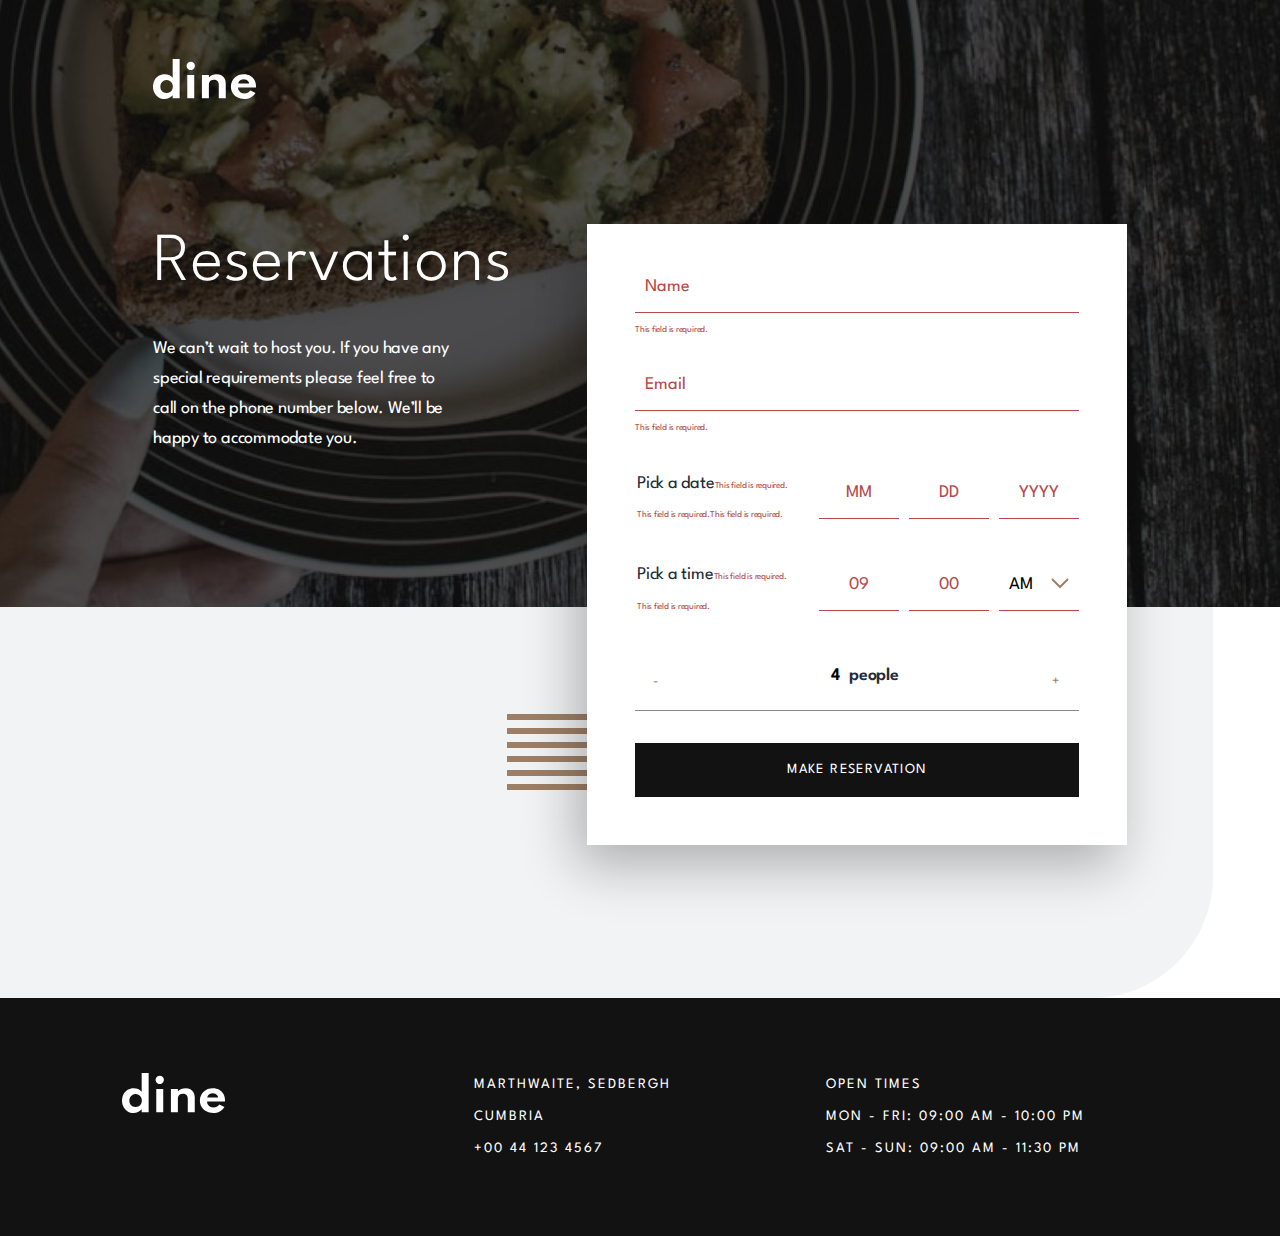
==== booking.html @ 2e7056f3 "some error messages working" ====
<!DOCTYPE html>
  <html lang="en">

    <head>
      <meta charset="UTF-8" />
      <meta name="viewport" content="width=device-width, initial-scale=1.0" />
      <link rel="preconnect" href="https://fonts.gstatic.com">
      <link href="https://fonts.googleapis.com/css2?family=Spartan:wght@300;400;600;700&display=swap" rel="stylesheet">
      <link rel="stylesheet" href="styles/base.css">
      <link rel="icon" type="image/png" sizes="32x32" href="./assets/favicon-32x32.png" />
      <script src="javascript/form.js"></script>
      <title>Frontend Mentor | Dine Website Challenge</title>
    </head>
    <body class="booking">
      <div class="container">
        <div class="header bg-dark flow-content-large">
          <div class="logo"><img src="images/logo.svg" alt="dine logo"></div>
          <div class="header__intro flow-content-large">
            <h1>Reservations</h1>
            <p>We can’t wait to host you. If you have any special requirements please feel free to
    call on the phone number below. We’ll be happy to accommodate you.</p>
            <a href="#booking" class="btn btn--clear">Reserve Place</a>
          </div>
        </div>

    <section class="reservation">
      <form id="booking" class="reservation__form brown-lines flow-content-large" action="book" method="post">

        <input type="text" name="name" id="name" placeholder="Name">
        <input type="email" name="email" id="email" placeholder="Email">

        <div class="inline-input">
          <legend>Pick a date</legend>
          <input type="text" name="month" id="month" placeholder="MM">
          <input type="text" name="day" id="day" placeholder="DD">
          <input type="text" name="year" id="year" placeholder="YYYY">
        </div>

        <div class="inline-input">
          <legend>Pick a time</legend>
          <input type="text" name="hour" id="hour" placeholder="09">
          <input type="text" name="minute" id="day" placeholder="00">

          <div class="ampm">
            <input type="text" name="ampm" id="ampm_input" value="AM" readonly>
            <img class="ampm__arrow" src="images/icons/icon-arrow.svg" alt="down arrow">
            <ul class="ampm__list box-shadow">
              <li class="selected">AM</li>
              <li>PM</li>
            </ul>
          </div>
        </div>

        <div class="inline-input counter">
          <button id="dec" class="btn btn--icon">-</button>
          <div class="people-input bold"><input type="text" name="people" id="people" value="4">people</div>
          <button id="inc" class="btn btn--icon">+</button>
        </div>
        <button type="submit" class="btn">Make Reservation</button>
      </form>
    </section>

      <footer class="footer bg-dark">
        <div class="logo"><img src="images/logo.svg" alt="dine logo"></div>
        <div class="contact flow-content-xsmall">
          <p>Marthwaite, Sedbergh</p>
          <p>Cumbria</p>
          <p>+00 44 123 4567</p>
        </div>
        <div class="times flow-content-xsmall">
          <p> Open Times</p>
          <p>Mon - Fri: 09:00 AM - 10:00 PM</p>
          <p>Sat - Sun: 09:00 AM - 11:30 PM</p>
        </div>
      </footer>



    </div>
  </body>
</html>
---- styles/base.css ----
/*
0 - 600px:      Phone is where normal styles apply
600 - 1200px:   Tablet
1200 > :    Desktop

$breakpoint argument choices:
- tab-land
- big-desktop

1em = 16px

*/
:root {
  --clr-primary-100: hsl(27, 22%, 51%);
  --primary-hue-100: 27;
  --clr-primary-200: hsl(0, 0, 7%);
  --primary-hue-200: 0;
  --clr-secondary-100: hsla(217, 14%, 42%);
  --secondary-hue-300: 217;
  --clr-secondary-200: hsl(218, 21%, 18%);
  --secondary-hue-200: 218;
  --clr-marker-secondary-300: hsl(234, 30%, 13%);
  --secondary-hue-100: 234;
  --clr-accent-100: hsl(0, 43%, 50%);
  --clr-accent-100-op50: hsla(0, 43%, 50%, 0.5);
  --clr-neutral-100: hsl(0, 100%, 100%);
  --clr-primary-200-op50: hsla(calc(var(--clr-primary-200-h) * 1), calc(var(--clr-primary-200-s) * 1), calc(var(--clr-primary-200-l) * 1), 0.5);
  --clr-secondary-100-op7: hsla(calc(var(--clr-secondary-100-h) * 1), calc(var(--clr-secondary-100-s) * 1), calc(var(--clr-secondary-100-l) * 1), 0.07);
  --clr-neutral-100: hsl(0, 100%, 100%);
  --clr-neutral-100-h: 0;
  --clr-neutral-100-s: 100%;
  --clr-neutral-100-l: 100%;
  --clr-neutral-100-l10: hsl(0, 100%, 110%);
  --clr-neutral-100-s10: hsl(0, 110%, 100%);
  --clr-neutral-100-l20: hsl(0, 100%, 120%);
  --clr-neutral-100-s20: hsl(0, 120%, 100%);
  --clr-neutral-100-l30: hsl(0, 100%, 130%);
  --clr-neutral-100-s30: hsl(0, 130%, 100%);
  --clr-neutral-100-l40: hsl(0, 100%, 140%);
  --clr-neutral-100-s40: hsl(0, 140%, 100%);
  --clr-neutral-100-l50: hsl(0, 100%, 150%);
  --clr-neutral-100-s50: hsl(0, 150%, 100%);
  --clr-primary-100: hsl(var(--primary-hue-100), 22%, 51%);
  --clr-primary-100-h: var(--primary-hue-100);
  --clr-primary-100-s: 22%;
  --clr-primary-100-l: 51%;
  --clr-primary-100-l10: hsl(var(--primary-hue-100), 22%, 56.1%);
  --clr-primary-100-s10: hsl(var(--primary-hue-100), 24.2%, 51%);
  --clr-primary-100-l20: hsl(var(--primary-hue-100), 22%, 61.2%);
  --clr-primary-100-s20: hsl(var(--primary-hue-100), 26.4%, 51%);
  --clr-primary-100-l30: hsl(var(--primary-hue-100), 22%, 66.3%);
  --clr-primary-100-s30: hsl(var(--primary-hue-100), 28.6%, 51%);
  --clr-primary-100-l40: hsl(var(--primary-hue-100), 22%, 71.4%);
  --clr-primary-100-s40: hsl(var(--primary-hue-100), 30.8%, 51%);
  --clr-primary-100-l50: hsl(var(--primary-hue-100), 22%, 76.5%);
  --clr-primary-100-s50: hsl(var(--primary-hue-100), 33%, 51%);
  --clr-primary-200: hsl(var(--primary-hue-200), 0%, 7%);
  --clr-primary-200-h: var(--primary-hue-200);
  --clr-primary-200-s: 0%;
  --clr-primary-200-l: 7%;
  --clr-primary-200-l10: hsl(var(--primary-hue-200), 0%, 7.7%);
  --clr-primary-200-s10: hsl(var(--primary-hue-200), 0%, 7%);
  --clr-primary-200-l20: hsl(var(--primary-hue-200), 0%, 8.4%);
  --clr-primary-200-s20: hsl(var(--primary-hue-200), 0%, 7%);
  --clr-primary-200-l30: hsl(var(--primary-hue-200), 0%, 9.1%);
  --clr-primary-200-s30: hsl(var(--primary-hue-200), 0%, 7%);
  --clr-primary-200-l40: hsl(var(--primary-hue-200), 0%, 9.8%);
  --clr-primary-200-s40: hsl(var(--primary-hue-200), 0%, 7%);
  --clr-primary-200-l50: hsl(var(--primary-hue-200), 0%, 10.5%);
  --clr-primary-200-s50: hsl(var(--primary-hue-200), 0%, 7%);
  --clr-secondary-100: hsl(var(--secondary-hue-100), 14%, 42%);
  --clr-secondary-100-h: var(--secondary-hue-100);
  --clr-secondary-100-s: 14%;
  --clr-secondary-100-l: 42%;
  --clr-secondary-100-l10: hsl(var(--secondary-hue-100), 14%, 46.2%);
  --clr-secondary-100-s10: hsl(var(--secondary-hue-100), 15.4%, 42%);
  --clr-secondary-100-l20: hsl(var(--secondary-hue-100), 14%, 50.4%);
  --clr-secondary-100-s20: hsl(var(--secondary-hue-100), 16.8%, 42%);
  --clr-secondary-100-l30: hsl(var(--secondary-hue-100), 14%, 54.6%);
  --clr-secondary-100-s30: hsl(var(--secondary-hue-100), 18.2%, 42%);
  --clr-secondary-100-l40: hsl(var(--secondary-hue-100), 14%, 58.8%);
  --clr-secondary-100-s40: hsl(var(--secondary-hue-100), 19.6%, 42%);
  --clr-secondary-100-l50: hsl(var(--secondary-hue-100), 14%, 63%);
  --clr-secondary-100-s50: hsl(var(--secondary-hue-100), 21%, 42%);
  --clr-secondary-200: hsl(var(--secondary-hue-200), 21%, 18%);
  --clr-secondary-200-h: var(--secondary-hue-200);
  --clr-secondary-200-s: 21%;
  --clr-secondary-200-l: 18%;
  --clr-secondary-200-l10: hsl(var(--secondary-hue-200), 21%, 19.8%);
  --clr-secondary-200-s10: hsl(var(--secondary-hue-200), 23.1%, 18%);
  --clr-secondary-200-l20: hsl(var(--secondary-hue-200), 21%, 21.6%);
  --clr-secondary-200-s20: hsl(var(--secondary-hue-200), 25.2%, 18%);
  --clr-secondary-200-l30: hsl(var(--secondary-hue-200), 21%, 23.4%);
  --clr-secondary-200-s30: hsl(var(--secondary-hue-200), 27.3%, 18%);
  --clr-secondary-200-l40: hsl(var(--secondary-hue-200), 21%, 25.2%);
  --clr-secondary-200-s40: hsl(var(--secondary-hue-200), 29.4%, 18%);
  --clr-secondary-200-l50: hsl(var(--secondary-hue-200), 21%, 27%);
  --clr-secondary-200-s50: hsl(var(--secondary-hue-200), 31.5%, 18%);
  --clr-secondary-300: hsl(var(--secondary-hue-300), 30%, 13%);
  --clr-secondary-300-h: var(--secondary-hue-300);
  --clr-secondary-300-s: 30%;
  --clr-secondary-300-l: 13%;
  --clr-secondary-300-l10: hsl(var(--secondary-hue-300), 30%, 14.3%);
  --clr-secondary-300-s10: hsl(var(--secondary-hue-300), 33%, 13%);
  --clr-secondary-300-l20: hsl(var(--secondary-hue-300), 30%, 15.6%);
  --clr-secondary-300-s20: hsl(var(--secondary-hue-300), 36%, 13%);
  --clr-secondary-300-l30: hsl(var(--secondary-hue-300), 30%, 16.9%);
  --clr-secondary-300-s30: hsl(var(--secondary-hue-300), 39%, 13%);
  --clr-secondary-300-l40: hsl(var(--secondary-hue-300), 30%, 18.2%);
  --clr-secondary-300-s40: hsl(var(--secondary-hue-300), 42%, 13%);
  --clr-secondary-300-l50: hsl(var(--secondary-hue-300), 30%, 19.5%);
  --clr-secondary-300-s50: hsl(var(--secondary-hue-300), 45%, 13%);
  --box-shadow-100: -1rem 2rem 5rem 0rem hsla(calc(var(--clr-primary-200-h) * 1), calc(var(--clr-primary-200-s) * 1), calc(var(--clr-primary-200-l) * 1), 0.3);
  --br: 3rem;
  --space-unit-rem: 1.6rem;
  --space-unit: 1em;
  --space-xxxxs: calc(0.125 * var(--space-unit));
  --space-xxxs: calc(0.25 * var(--space-unit));
  --space-xxs: calc(0.375 * var(--space-unit));
  --space-xs: calc(0.5 * var(--space-unit));
  --space-sm: calc(0.75 * var(--space-unit));
  --space-md: calc(1.25 * var(--space-unit));
  --space-lg: calc(2 * var(--space-unit));
  --space-xl: calc(3.25 * var(--space-unit));
  --space-xxl: calc(5.25 * var(--space-unit));
  --space-xxxl: calc(8.5 * var(--space-unit));
  --space-xxxxl: calc(13.75 * var(--space-unit));
  --space-huge: calc(200 * var(--space-unit));
  --padding-pages-horizontal: var(--space-md);
  --padding-pages-vertical: var(--space-xxl);
}
@media only screen and (min-width: 37.5em) {
  :root {
    --padding-pages-horizontal: var(--space-xxl);
  }
}
@media only screen and (min-width: 75em) {
  :root {
    --padding-pages-vertical: var(--space-xxxl);
    --padding-pages-horizontal: var(--space-xxxl);
  }
}

html {
  font-size: 62.5%;
}

:root {
  --fw-300: 300;
  --fw-400: 400;
  --fw-600: 600;
  --fw-700: 700;
  --ff-primary: "Spartan", sans-serif;
  --text-base-size: 1.5rem;
  --text-scale-ratio: 1.2;
  --text-unit: var(--text-base-size);
}
@media only screen and (min-width: 37.5em) {
  :root {
    --text-base-size: 1.8rem;
    --text-scale-ratio: 1.25;
  }
}

:root {
  --text-xxs: calc((var(--text-unit) / var(--text-scale-ratio)) / var(--text-scale-ratio) / var(--text-scale-ratio));
  --text-xs: calc(var(--text-xxs) * var(--text-scale-ratio));
  --text-sm: calc(var(--text-xs) * var(--text-scale-ratio));
  --text-md: calc(var(--text-sm) * var(--text-scale-ratio) * var(--text-scale-ratio));
  --text-lg: calc(var(--text-md) * var(--text-scale-ratio));
  --text-xl: calc(var(--text-lg) * var(--text-scale-ratio));
  --text-xxl: calc(var(--text-xl) * var(--text-scale-ratio));
  --text-xxxl: calc(var(--text-xxl) * var(--text-scale-ratio));
  --text-xxxxl: calc(var(--text-xxxl) * var(--text-scale-ratio));
}

h1, .h1 {
  font-size: var(--text-xxxl);
  font-weight: var(--fw-300);
  letter-spacing: 0.8px;
  line-height: 1.3;
}
@media only screen and (min-width: 37.5em) {
  h1, .h1 {
    font-size: var(--text-xxl);
    line-height: 1.125;
  }
}
@media only screen and (min-width: 75em) {
  h1, .h1 {
    font-size: var(--text-xxxxl);
  }
}

h2, .h2 {
  font-size: var(--text-xxl);
  font-weight: var(--fw-700);
  letter-spacing: 0.5px;
  line-height: 1.4;
}

h3, .h3 {
  font-size: calc(var(--text-base-size) + 1);
  font-weight: var(--fw-700);
  letter-spacing: 2;
  line-height: 1.56;
}
@media only screen and (min-width: 37.5em) {
  h3, .h3 {
    font-size: var(--text-base-size);
    font-weight: var(--fw-700);
    letter-spacing: 0.22px;
    line-height: 2;
  }
}

.flow-content > * + * {
  margin-top: var(--space-unit-rem);
}

.flow-content-xsmall > * + * {
  margin-top: calc(0.5 * var(--space-unit-rem));
}

.flow-content-small > * + * {
  margin-top: calc(0.75 * var(--space-unit-rem));
}

.flow-content-md > * + * {
  margin-top: calc(1.25 * var(--space-unit-rem));
}

.flow-content-large > * + * {
  margin-top: calc(2 * var(--space-unit-rem));
}

.flow-content-xlarge > * + * {
  margin-top: calc(3.25 * var(--space-unit-rem));
}

.split-auto {
  display: grid;
  row-gap: var(--row-gap, 2rem);
  column-gap: var(--column-gap, 2rem);
  grid-template-columns: repeat(auto-fit, minmax(var(--min), 1fr));
}

.split-adapt {
  display: grid;
  gap: var(--gap, 1rem);
  grid-auto-flow: column;
}

.split {
  display: grid;
  gap: var(--gap, 1rem);
  grid-auto-columns: 1fr;
  grid-auto-flow: row;
}

@media only screen and (min-width: 37.5em) {
  .split {
    grid-auto-flow: column;
    grid-auto-columns: auto;
  }
}
.space-bt {
  justify-content: space-between;
}

.justify-ic {
  justify-items: center;
}

.justify-cc {
  justify-content: center;
}

.align-ic {
  align-items: center;
}

.text-center {
  text-align: center;
}

.drop-shadow {
  filter: drop-shadow(var(--box-shadow-100));
}

.white-filter {
  filter: brightness(0) saturate(100%) invert(100%) sepia(0%) saturate(7483%) hue-rotate(25deg) brightness(99%) contrast(108%);
}

.pink-filter {
  filter: brightness(0.5) sepia(1) hue-rotate(-70deg) saturate(5);
}

.navy-filter {
  filter: brightness(0.2) sepia(1) hue-rotate(180deg) saturate(5);
}

.blue-filter {
  filter: brightness(0.5) sepia(1) hue-rotate(140deg) saturate(6);
}

.bg-dark {
  --bg: var(--clr-primary-200);
  --fg: var(--clr-neutral-100);
  --btn-bd: var(--clr-neutral-100);
  --btn-bg-hover: var(--clr-neutral-100);
  --btn-fg-hover: var(--clr-primary-200);
}

.inline-block {
  display: inline-block;
}

.box-shadow {
  box-shadow: var(--box-shadow-100);
}

.bold {
  font-weight: var(--fw-600);
}

*,
*::before,
*::after {
  box-sizing: border-box;
}

h1, .h1,
h2, .h2,
h3, .h3,
h4, .h4 {
  font-family: var(--ff-secondary);
}

body,
h1,
h2,
h3,
p,
dl,
dd,
figure {
  margin: 0;
}

ul[class],
ol[class] {
  list-style: none;
  padding: 0;
}

img {
  max-width: 100%;
  height: auto;
  display: block;
}

input,
label,
select,
button,
textarea {
  margin: 0;
  border: 0;
  padding: 0;
  display: inline-block;
  vertical-align: middle;
  white-space: normal;
  background: none;
  line-height: 1;
  font: inherit;
}

input:focus {
  outline: 0;
}

a {
  color: inherit;
  font-family: inherit;
  display: inline-block;
  text-decoration: none;
  text-transform: uppercase;
}

.container {
  max-width: 144rem;
  margin: 0 auto;
  display: grid;
  grid-template-columns: 1fr;
}

.container > * {
  background-color: var(--bg, var(--clr-neutral-100));
  color: var(--fg, var(--clr-secondary-200));
  font-family: var(--ff-primary);
  font-size: var(--text-unit);
  line-height: 1.87;
  letter-spacing: -0.19;
  padding: var(--padding-pages-vertical) var(--padding-pages-horizontal);
}
@media only screen and (min-width: 37.5em) {
  .container > * {
    line-height: 1.66;
    letter-spacing: -0.22px;
    padding: var(--padding-pages-vertical) var(--padding-pages-horizontal);
  }
}
@media only screen and (min-width: 75em) {
  .container > * {
    padding: var(--padding-pages-vertical) var(--padding-pages-horizontal);
  }
}

.btn {
  display: inline-block;
  padding: var(--space-unit) var(--space-xl);
  border: 1px solid var(--btn-bd, var(--clr-primary-200));
  background: var(--bg-btn, var(--clr-primary-200));
  color: var(--fg-btn, var(--clr-neutral-100));
  transition: all 0.4s ease-in-out;
  text-transform: uppercase;
  letter-spacing: 1.4px;
  font-size: 1.4rem;
}
.btn:hover {
  background: var(--btn-bg-hover, var(--clr-neutral-100));
  color: var(--btn-fg-hover, var(--clr-primary-200));
}

.btn--clear {
  --bg-btn: transparent;
}

.btn--brown {
  --fg-btn: var(--clr-primary-100);
}

.btn--no-border {
  border: none;
}

.btn--icon {
  padding: var(--space-md);
  --fg-btn: var(--clr-primary-100);
  --bg-btn: transparent;
  border: none;
}
.btn--icon:hover {
  background: none;
  color: hsla(calc(var(--clr-primary-100-h) * 1), calc(var(--clr-primary-100-s) * 1), calc(var(--clr-primary-100-l) * 1), 0.5);
}

*.brown-lines {
  position: relative;
}
*.brown-lines::after {
  position: absolute;
  content: "";
  width: 16rem;
  height: 8rem;
  background: url(../../images/patterns/pattern-lines.svg) no-repeat;
  top: var(--br-line-top, 0);
  left: var(--br-line-left, 0);
  display: var(--br-line-display, block);
  z-index: var(--br-line-z-index, 0);
}

.footer {
  font-size: var(--text-sm);
  letter-spacing: 2px;
  text-transform: uppercase;
  text-align: center;
  display: grid;
  align-items: start;
  align-content: start;
  grid-template-columns: repeat(auto-fit, minmax(30rem, 1fr));
  row-gap: 4rem;
  justify-items: center;
}
@media only screen and (min-width: 37.5em) {
  .footer {
    padding-top: var(--space-xxl);
    padding-bottom: var(--space-xxl);
    text-align: left;
    justify-items: start;
    column-gap: 2rem;
  }
  .footer .logo {
    grid-row: span 2;
  }
}
@media only screen and (min-width: 75em) {
  .footer {
    row-gap: 0;
  }
}

.header {
  background-repeat: no-repeat;
  background-size: cover;
  background-position: top center;
  display: grid;
  grid-template-columns: 1fr;
  justify-items: center;
  justify-content: center;
  text-align: center;
}
.header p {
  max-width: 30ch;
}
@media only screen and (min-width: 75em) {
  .header {
    justify-content: start;
    justify-items: start;
    text-align: left;
  }
  .header > .logo {
    position: relative;
    top: calc(-1 * var(--space-xxl));
  }
}

.index .header {
  background-image: url(../../images/homepage/hero-bg-mobile.jpg);
}
.index .header h1 {
  max-width: 10ch;
}
.index .header .logo {
  margin-top: 50%;
}
@media (min-resolution: 120dpi) {
  .index .header {
    background-image: url(../../images/homepage/hero-bg-mobile@2x.jpg);
  }
}
@media only screen and (min-width: 37.5em) {
  .index .header {
    background-image: url(../../images/homepage/hero-bg-tablet.jpg);
  }
}
@media only screen and (min-width: 37.5em) and (min-resolution: 120dpi) {
  .index .header {
    background-image: url(../../images/homepage/hero-bg-tablet@2x.jpg);
  }
}
@media only screen and (min-width: 75em) {
  .index .header {
    background-image: url(../../images/homepage/hero-bg-desktop.jpg);
  }
}
@media only screen and (min-width: 75em) and (min-resolution: 120dpi) {
  .index .header {
    background-image: url(../../images/homepage/hero-bg-desktop@2x.jpg);
  }
}
@media only screen and (min-width: 75em) {
  .index .header .logo {
    margin-top: 0;
  }
}

.features {
  text-align: center;
  display: grid;
  justify-items: center;
  gap: var(--space-xl);
  --br-line-display: none;
}
.features > :first-child {
  margin-top: calc(-1.5 * var(--padding-pages-vertical));
}
.features__image {
  z-index: 100;
}
@media only screen and (min-width: 37.5em) {
  .features {
    background-size: 50%;
    background-image: url(../../images/patterns/pattern-curve-top-right.svg), url(../../images/patterns/pattern-curve-top-left.svg);
    background-repeat: no-repeat, no-repeat;
    background-position: left top var(--space-xxxxl), right bottom;
    --br-line-left: 80%;
    --br-line-top: 40%;
    --br-line-display: block;
  }
}
@media only screen and (min-width: 75em) {
  .features {
    background-size: initial;
    grid-template-columns: repeat(2, 1fr);
    text-align: left;
    justify-items: start;
    --br-line-left: 90%;
  }
  .features > :last-child {
    grid-column: 1;
    grid-row: 2;
    align-self: center;
  }
  .features > :nth-child(3) {
    margin-bottom: calc(-1.5 * var(--padding-pages-vertical));
  }
}

.highlights {
  display: grid;
  justify-items: center;
  gap: var(--space-lg);
}
.highlights__intro {
  max-width: 46rem;
  text-align: center;
}
@media only screen and (min-width: 75em) {
  .highlights {
    grid-auto-flow: column;
    justify-content: space-between;
  }
  .highlights__intro {
    text-align: left;
  }
}
.highlights__menu-item {
  display: grid;
  gap: var(--space-xl);
  padding: var(--space-lg) 0;
  justify-items: center;
  text-align: center;
}
@media only screen and (min-width: 37.5em) {
  .highlights__menu-item {
    grid-auto-flow: column;
    text-align: left;
    z-index: 1;
  }
}
.highlights__menu-item:not(:first-child) {
  border-top: 1px solid hsla(calc(var(--clr-neutral-100-h) * 1), calc(var(--clr-neutral-100-s) * 1), calc(var(--clr-neutral-100-l) * 1), 0.14);
}
.highlights__menu-item p {
  font-size: var(--text-sm);
}
.highlights__menu-item .menu__desc {
  max-width: 20ch;
}
.highlights__menu-item .menu__image {
  position: relative;
  z-index: 1;
}
.highlights__menu-item .menu__image > img {
  position: relative;
}
.highlights__menu-item .menu__image::before {
  content: "";
  height: 1px;
  width: var(--space-lg);
  background-color: var(--clr-primary-100);
  position: absolute;
  top: 1.5rem;
  right: -3rem;
  display: none;
}
@media only screen and (min-width: 37.5em) {
  .highlights__menu-item .menu__image::before {
    display: block;
    z-index: -1;
  }
}

.slides {
  display: grid;
  grid-auto-flow: column;
  overflow-x: auto;
  scroll-snap-type: x mandatory;
  scroll-behavior: smooth;
  padding: 0;
}
@media only screen and (min-width: 37.5em) {
  .slides {
    background-image: url(../../images/patterns/pattern-curve-top-right.svg);
    background-repeat: no-repeat;
    background-position: left -40rem top;
  }
}
.slides .slide {
  padding: var(--padding-pages-vertical) var(--padding-pages-horizontal);
  width: min(100vw, 144rem);
  display: grid;
  text-align: center;
  justify-items: center;
  --br-line-display: none;
}
.slides .slide__img {
  z-index: 100;
}
@media only screen and (min-width: 37.5em) {
  .slides .slide {
    --br-line-display: block;
    --br-line-top: -4.5rem;
    --br-line-left: -5rem;
  }
}
@media only screen and (min-width: 75em) {
  .slides .slide {
    grid-auto-flow: column;
    align-items: center;
    text-align: left;
    column-gap: var(--space-xxl);
  }
}

.slide__info {
  justify-self: stretch;
  display: grid;
  gap: var(--space-md);
  justify-items: center;
}
@media only screen and (min-width: 75em) {
  .slide__info {
    justify-items: start;
  }
}
.slide__info p {
  max-width: 30ch;
}
.slide__info__list {
  grid-row: 1;
  margin-top: var(--space-xl);
  color: var(--clr-primary-200-op50);
  font-size: 1.4rem;
  letter-spacing: 1.5px;
  font-weight: var(--fw-600);
  display: grid;
  width: 100%;
  row-gap: 1.5rem;
}
@media only screen and (min-width: 37.5em) {
  .slide__info__list {
    grid-auto-flow: column;
    justify-content: space-between;
  }
}
@media only screen and (min-width: 75em) {
  .slide__info__list {
    grid-auto-flow: row;
    grid-row: initial;
  }
}
.slide__info__list li {
  transition: all 0.4s ease-in-out;
}
.slide__info__list li:hover {
  color: var(--clr-primary-200);
}
.slide__info__list li.active {
  color: var(--clr-primary-200);
  position: relative;
}
.slide__info__list li.active::before {
  content: "";
  height: 1px;
  background: var(--clr-primary-100);
  position: absolute;
  width: 5rem;
  bottom: 0;
  left: 50%;
  transform: translateX(-50%);
}
@media only screen and (min-width: 75em) {
  .slide__info__list li.active::before {
    width: 10rem;
    top: 50%;
    left: -50%;
  }
}

.cta {
  background-image: url(../../images/homepage/ready-bg-mobile.jpg);
  background-repeat: no-repeat;
  background-size: cover;
  display: grid;
  gap: 2rem;
  justify-items: center;
  text-align: center;
}
@media (min-resolution: 120dpi) {
  .cta {
    background-image: url(../../images/homepage/ready-bg-mobile@2x.jpg);
  }
}
@media only screen and (min-width: 37.5em) {
  .cta {
    padding-top: var(--space-xxl);
    padding-bottom: var(--space-xxl);
    background-image: url(../../images/homepage/ready-bg-tablet.jpg);
  }
}
@media only screen and (min-width: 37.5em) and (min-resolution: 120dpi) {
  .cta {
    background-image: url(../../images/homepage/ready-bg-tablet@2x.jpg);
  }
}
@media only screen and (min-width: 75em) {
  .cta {
    background-image: url(../../images/homepage/ready-bg-desktop.jpg);
    grid-auto-flow: column;
    text-align: left;
  }
}
@media only screen and (min-width: 75em) and (min-resolution: 120dpi) {
  .cta {
    background-image: url(../../images/homepage/ready-bg-desktop@2x.jpg);
  }
}
@media only screen and (min-width: 75em) {
  .cta .btn {
    align-self: start;
  }
}

.booking .header {
  background-image: url(../../images/booking/hero-bg-mobile.jpg);
}
@media (min-resolution: 120dpi) {
  .booking .header {
    background-image: url(../../images/booking/hero-bg-mobile@2x.jpg);
  }
}
.booking .header p {
  max-width: 36ch;
}
.booking .header__intro {
  margin-bottom: 20rem;
  text-align: center;
}
@media only screen and (min-width: 37.5em) {
  .booking .header {
    background-image: url(../../images/booking/hero-bg-tablet.jpg);
  }
}
@media only screen and (min-width: 37.5em) and (min-resolution: 120dpi) {
  .booking .header {
    background-image: url(../../images/booking/hero-bg-tablet@2x.jpg);
  }
}
@media only screen and (min-width: 37.5em) {
  .booking .header .logo {
    justify-self: start;
  }
}
@media only screen and (min-width: 37.5em) {
  .booking .header .btn {
    display: none;
  }
}
@media only screen and (min-width: 75em) {
  .booking .header {
    background-image: url(../../images/booking/hero-bg-desktop.jpg);
  }
}
@media only screen and (min-width: 75em) and (min-resolution: 120dpi) {
  .booking .header {
    background-image: url(../../images/booking/hero-bg-desktop@2x.jpg);
  }
}
@media only screen and (min-width: 75em) {
  .booking .header p {
    max-width: 30ch;
  }
}
@media only screen and (min-width: 75em) {
  .booking .header__intro {
    margin-bottom: 0;
    text-align: left;
  }
}

.reservation {
  display: grid;
  justify-content: center;
  z-index: 100;
}
@media only screen and (min-width: 75em) {
  .reservation {
    background-image: url(../../images/patterns/pattern-curve-bottom-right.svg);
    background-repeat: no-repeat;
    background-position: left top;
    background-size: contain;
    justify-content: end;
  }
}
.reservation__form {
  background-color: inherit;
  padding: 4.8rem;
  box-shadow: var(--box-shadow-100);
  display: grid;
  align-items: start;
  --br-line-display: none;
  margin-top: calc(-3.5 * var(--padding-pages-vertical));
}
@media only screen and (min-width: 37.5em) {
  .reservation__form {
    max-width: 54rem;
  }
}
@media only screen and (min-width: 75em) {
  .reservation__form {
    align-items: start;
    --br-line-top: calc(3.2 * var(--padding-pages-vertical));
    --br-line-left: -8rem;
    --br-line-z-index: -1;
    --br-line-display: block;
  }
}
.reservation__form > div:last-of-type {
  border-bottom: 1px solid var(--clr-primary-200-op50);
}
.reservation__form ::placeholder {
  color: var(--error, var(--clr-primary-200-op50));
}
.reservation__form input {
  border-bottom: 1px solid var(--error, var(--clr-primary-200-op50));
  padding: 0 1rem 1rem 1rem;
}
.reservation__form .error {
  --error: var(--clr-accent-100);
}
.reservation__form .error_message {
  font-size: var(--text-xxs);
  color: var(--clr-accent-100);
  margin-top: 1rem;
  display: inline-block;
}
.reservation__form .hide {
  display: none;
}
.reservation__form .inline-input {
  display: grid;
  grid-auto-flow: column;
  justify-content: space-between;
  gap: 1rem;
  align-items: center;
}
.reservation__form .inline-input label {
  margin-right: 4rem;
  grid-row: 1;
  grid-column: 1/span 4;
  color: var(--error, inherit);
}
.reservation__form .inline-input input {
  max-width: 8rem;
  text-align: center;
  grid-row: 2;
}
.reservation__form .inline-input input#people {
  border-bottom: none;
  vertical-align: top;
  padding-right: 0;
  max-width: 3.7rem;
}
@media only screen and (min-width: 37.5em) {
  .reservation__form .inline-input label {
    grid-column: 1/span 1;
  }
  .reservation__form .inline-input input {
    grid-row: 1;
  }
}
.reservation__form .ampm {
  position: relative;
}
.reservation__form .ampm input {
  cursor: pointer;
  text-align: left;
}
.reservation__form .ampm__arrow {
  position: absolute;
  top: 19%;
  right: 1rem;
  transition: all 0.2s ease;
}
.reservation__form .ampm:hover .ampm__arrow {
  transform: rotate(180deg);
}
.reservation__form .ampm:hover .ampm__list {
  opacity: 1;
  z-index: 100;
}
.reservation__form .ampm__list {
  opacity: 0;
  z-index: -1;
  position: absolute;
  top: 60%;
  display: grid;
  justify-items: end;
  justify-content: center;
  background: var(--clr-neutral-100);
  transition: all 0.2s ease-in-out;
}
.reservation__form .ampm__list li {
  width: 5.8rem;
  padding: 0.5rem 2rem;
  box-sizing: content-box;
}
.reservation__form .ampm__list li:hover {
  background-color: hsla(calc(var(--clr-secondary-100-h) * 1), calc(var(--clr-secondary-100-s) * 1), calc(var(--clr-secondary-100-l) * 1), 0.2);
}
.reservation__form .ampm__list li::before {
  content: "";
  display: inline-block;
  background-image: url(../../images/icons/icon-check.svg);
  background-repeat: no-repeat;
  height: 1.2rem;
  width: 1.2rem;
  margin-right: 1rem;
  opacity: 0;
}
.reservation__form .ampm__list li.selected::before {
  opacity: 1;
}
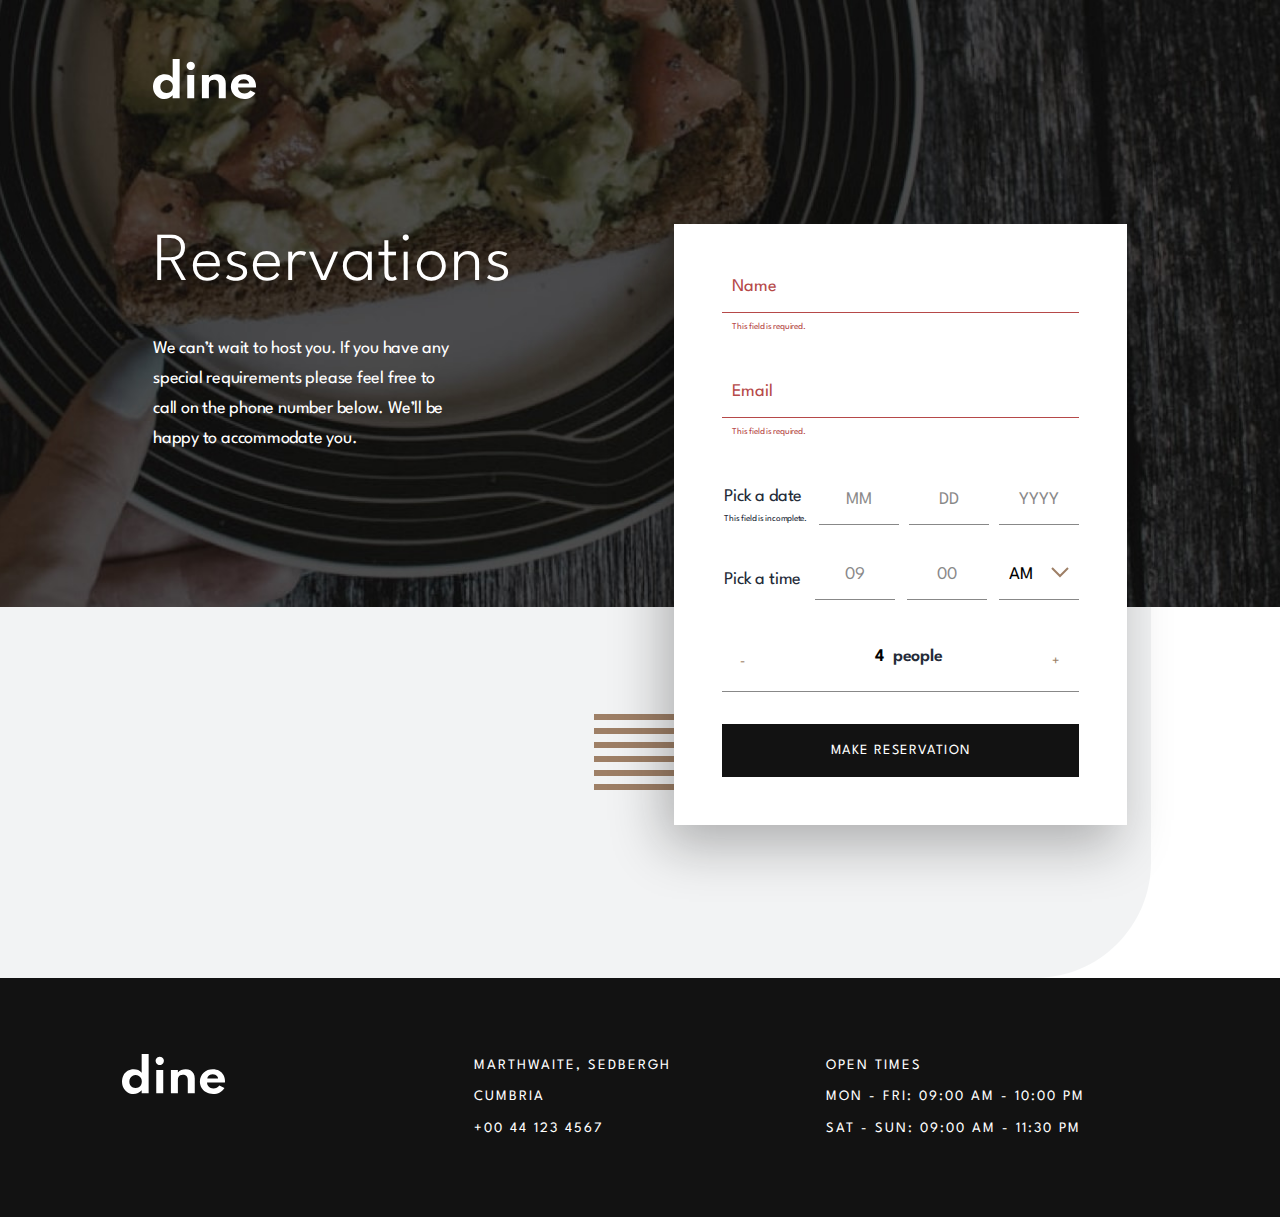
==== commit f5b86b91: "error messages added with input-group div" ====
--- a/booking.html
+++ b/booking.html
@@ -26,11 +26,20 @@
     <section class="reservation">
       <form id="booking" class="reservation__form brown-lines flow-content-large" action="book" method="post">
 
-        <input type="text" name="name" id="name" placeholder="Name">
-        <input type="email" name="email" id="email" placeholder="Email">
+        <div class="input-group error">
+          <input type="text" name="name" id="name" placeholder="Name">
+          <p class="error__message">This field is required.</p>
+        </div>
+
+        <div class="input-group error">
+          <input type="email" name="email" id="email" placeholder="Email">
+          <p class="error__message">This field is required.</p>
+        </div>
 
         <div class="inline-input">
-          <legend>Pick a date</legend>
+          <legend>Pick a date
+            <p class="error__message">This field is incomplete.</p>
+          </legend>
           <input type="text" name="month" id="month" placeholder="MM">
           <input type="text" name="day" id="day" placeholder="DD">
           <input type="text" name="year" id="year" placeholder="YYYY">
--- a/styles/base.css
+++ b/styles/base.css
@@ -918,27 +918,30 @@
     --br-line-display: block;
   }
 }
-.reservation__form > div:last-of-type {
+.reservation__form > div.counter {
   border-bottom: 1px solid var(--clr-primary-200-op50);
 }
+.reservation__form input {
+  width: 100%;
+  border-bottom: 1px solid var(--clr-error, var(--clr-primary-200-op50));
+}
+.reservation__form input,
+.reservation__form .input-group .error__message {
+  padding: 0 1rem 1rem 1rem;
+}
 .reservation__form ::placeholder {
-  color: var(--error, var(--clr-primary-200-op50));
-}
-.reservation__form input {
-  border-bottom: 1px solid var(--error, var(--clr-primary-200-op50));
-  padding: 0 1rem 1rem 1rem;
+  color: var(--clr-error, var(--clr-primary-200-op50));
 }
 .reservation__form .error {
-  --error: var(--clr-accent-100);
-}
-.reservation__form .error_message {
+  --clr-error: var(--clr-accent-100);
+}
+.reservation__form .error__message {
   font-size: var(--text-xxs);
-  color: var(--clr-accent-100);
-  margin-top: 1rem;
-  display: inline-block;
-}
-.reservation__form .hide {
-  display: none;
+  margin-top: var(--space-sm);
+  color: var(--clr-error);
+}
+.reservation__form legend .error__message {
+  margin-top: 0;
 }
 .reservation__form .inline-input {
   display: grid;
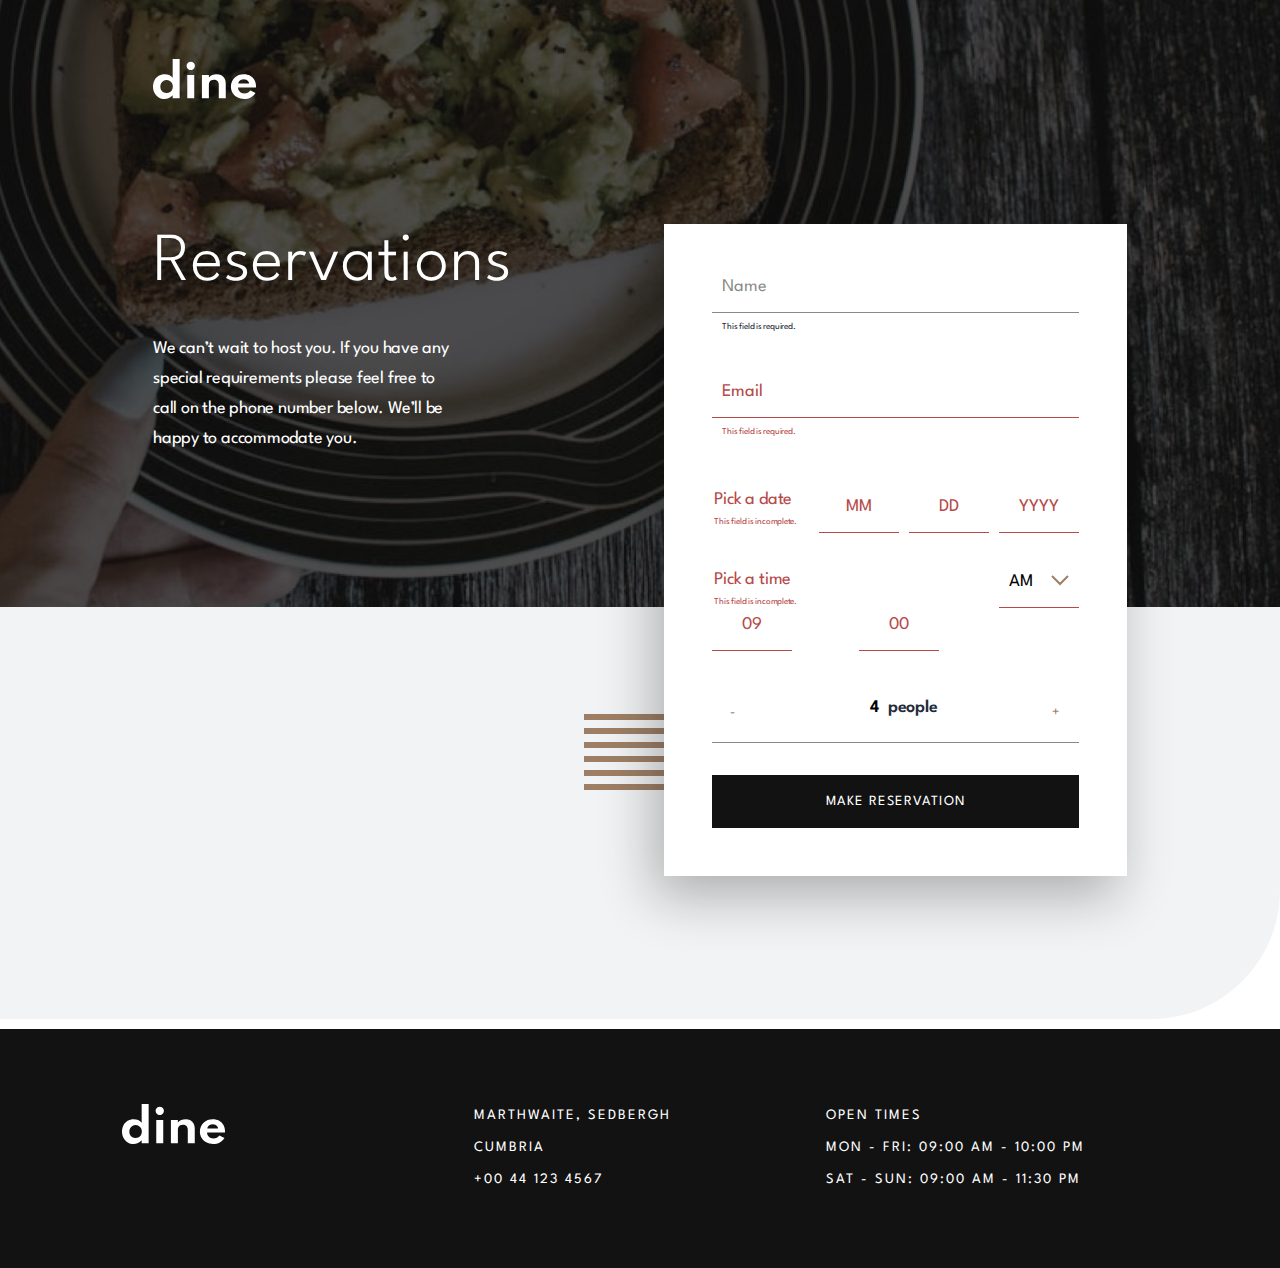
==== commit 81303c90: "fieldset working for date" ====
--- a/booking.html
+++ b/booking.html
@@ -26,7 +26,7 @@
     <section class="reservation">
       <form id="booking" class="reservation__form brown-lines flow-content-large" action="book" method="post">
 
-        <div class="input-group error">
+        <div class="input-group">
           <input type="text" name="name" id="name" placeholder="Name">
           <p class="error__message">This field is required.</p>
         </div>
@@ -36,17 +36,22 @@
           <p class="error__message">This field is required.</p>
         </div>
 
-        <div class="inline-input">
+        <div class="inline-input error">
           <legend>Pick a date
             <p class="error__message">This field is incomplete.</p>
           </legend>
-          <input type="text" name="month" id="month" placeholder="MM">
-          <input type="text" name="day" id="day" placeholder="DD">
-          <input type="text" name="year" id="year" placeholder="YYYY">
+          <fieldset>
+            <input type="text" name="month" id="month" placeholder="MM">
+            <input type="text" name="day" id="day" placeholder="DD">
+            <input type="text" name="year" id="year" placeholder="YYYY">
+          </fieldset>
         </div>
 
-        <div class="inline-input">
-          <legend>Pick a time</legend>
+        <div class="inline-input error">
+          <legend>Pick a time
+            <p class="error__message">This field is incomplete.</p>
+          </legend>
+
           <input type="text" name="hour" id="hour" placeholder="09">
           <input type="text" name="minute" id="day" placeholder="00">
 
--- a/styles/base.css
+++ b/styles/base.css
@@ -324,6 +324,10 @@
   font-weight: var(--fw-600);
 }
 
+.error {
+  --clr-error: var(--clr-accent-100);
+}
+
 *,
 *::before,
 *::after {
@@ -380,6 +384,13 @@
   outline: 0;
 }
 
+fieldset {
+  border: 0;
+  padding: 0;
+  margin: 0;
+  min-width: 0;
+}
+
 a {
   color: inherit;
   font-family: inherit;
@@ -918,8 +929,8 @@
     --br-line-display: block;
   }
 }
-.reservation__form > div.counter {
-  border-bottom: 1px solid var(--clr-primary-200-op50);
+.reservation__form .input-group {
+  color: var(--clr-error);
 }
 .reservation__form input {
   width: 100%;
@@ -932,29 +943,32 @@
 .reservation__form ::placeholder {
   color: var(--clr-error, var(--clr-primary-200-op50));
 }
-.reservation__form .error {
-  --clr-error: var(--clr-accent-100);
-}
 .reservation__form .error__message {
   font-size: var(--text-xxs);
   margin-top: var(--space-sm);
-  color: var(--clr-error);
-}
-.reservation__form legend .error__message {
-  margin-top: 0;
 }
 .reservation__form .inline-input {
+  color: var(--clr-error, inherit);
   display: grid;
   grid-auto-flow: column;
   justify-content: space-between;
+  column-gap: 2rem;
+  align-items: center;
+}
+.reservation__form .inline-input legend {
+  grid-row: 1;
+  grid-column: 1/span 2;
+  color: var(--error, inherit);
+}
+.reservation__form .inline-input legend .error__message {
+  margin-top: 0;
+}
+.reservation__form .inline-input fieldset {
+  grid-row: 2;
+  display: grid;
+  grid-auto-flow: column;
   gap: 1rem;
-  align-items: center;
-}
-.reservation__form .inline-input label {
-  margin-right: 4rem;
-  grid-row: 1;
-  grid-column: 1/span 4;
-  color: var(--error, inherit);
+  min-inline-size: max-content;
 }
 .reservation__form .inline-input input {
   max-width: 8rem;
@@ -968,10 +982,10 @@
   max-width: 3.7rem;
 }
 @media only screen and (min-width: 37.5em) {
-  .reservation__form .inline-input label {
+  .reservation__form .inline-input legend {
     grid-column: 1/span 1;
   }
-  .reservation__form .inline-input input {
+  .reservation__form .inline-input fieldset {
     grid-row: 1;
   }
 }
@@ -1026,4 +1040,7 @@
 }
 .reservation__form .ampm__list li.selected::before {
   opacity: 1;
+}
+.reservation__form > div.counter {
+  border-bottom: 1px solid var(--clr-primary-200-op50);
 }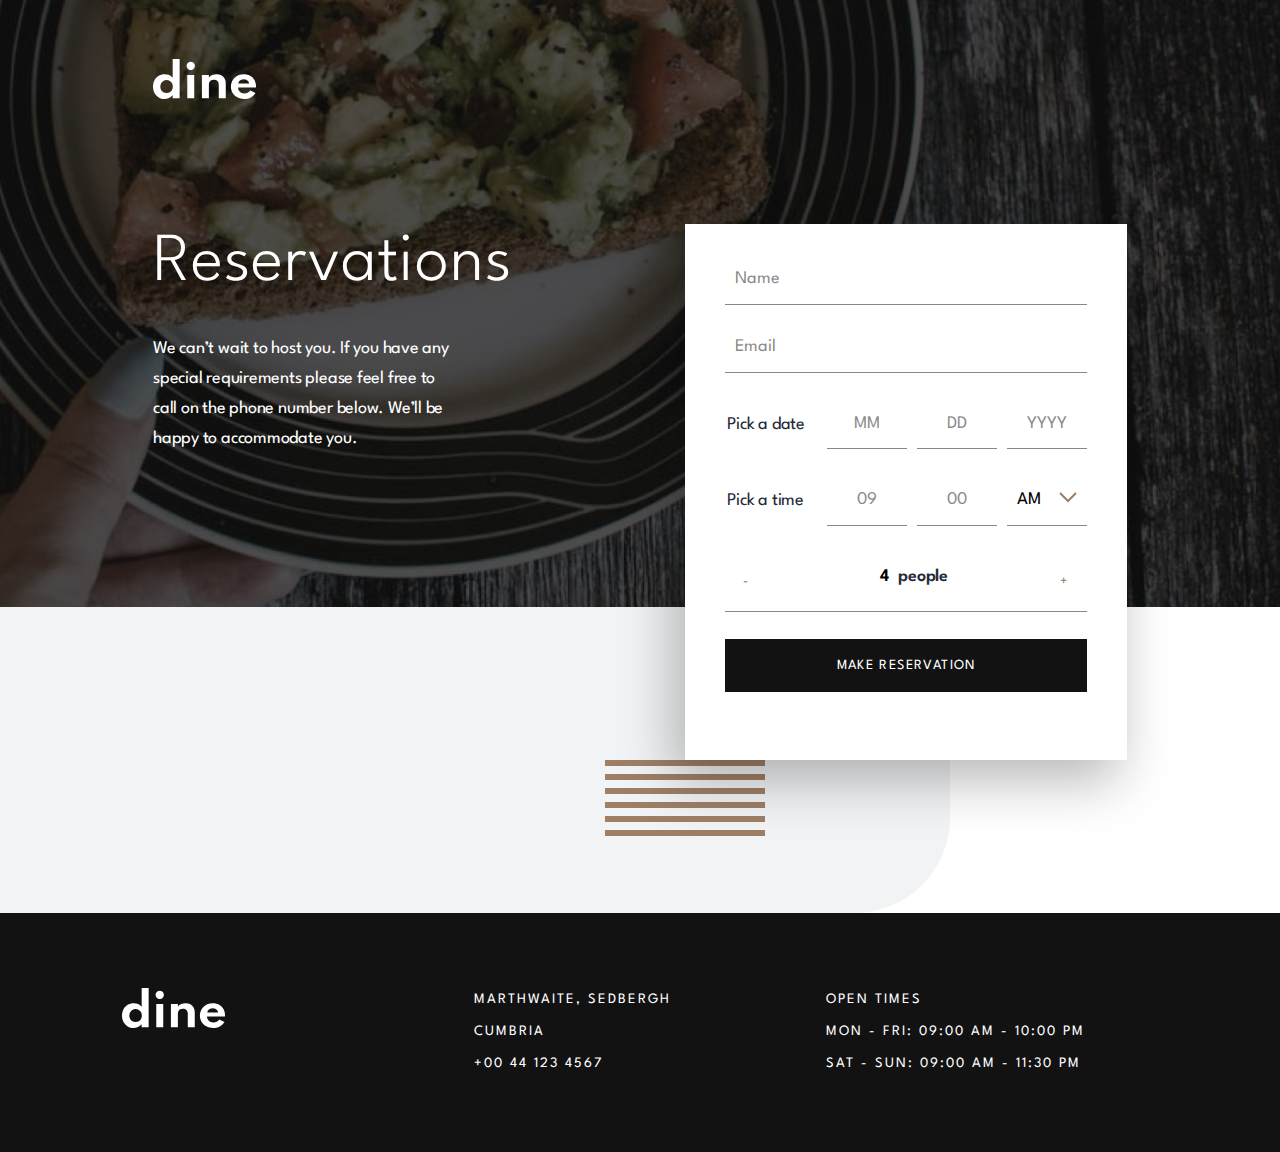
==== commit 5e4e4d0a: "working error messages on form" ====
--- a/booking.html
+++ b/booking.html
@@ -24,19 +24,19 @@
         </div>
 
     <section class="reservation">
-      <form id="booking" class="reservation__form brown-lines flow-content-large" action="book" method="post">
+      <form id="booking" class="reservation__form brown-lines" action="book" method="post">
 
-        <div class="input-group">
+        <div class="input-group flow-content-xsmall">
           <input type="text" name="name" id="name" placeholder="Name">
           <p class="error__message">This field is required.</p>
         </div>
 
-        <div class="input-group error">
+        <div class="input-groupflow-content-xsmall">
           <input type="email" name="email" id="email" placeholder="Email">
           <p class="error__message">This field is required.</p>
         </div>
 
-        <div class="inline-input error">
+        <div class="input-group flow-content-xsmall inline-input">
           <legend>Pick a date
             <p class="error__message">This field is incomplete.</p>
           </legend>
@@ -47,25 +47,25 @@
           </fieldset>
         </div>
 
-        <div class="inline-input error">
+        <div class="input-group inline-input flow-content-xsmall">
           <legend>Pick a time
             <p class="error__message">This field is incomplete.</p>
           </legend>
-
-          <input type="text" name="hour" id="hour" placeholder="09">
-          <input type="text" name="minute" id="day" placeholder="00">
-
-          <div class="ampm">
-            <input type="text" name="ampm" id="ampm_input" value="AM" readonly>
-            <img class="ampm__arrow" src="images/icons/icon-arrow.svg" alt="down arrow">
-            <ul class="ampm__list box-shadow">
-              <li class="selected">AM</li>
-              <li>PM</li>
-            </ul>
-          </div>
+          <fieldset>
+            <input type="text" name="hour" id="hour" placeholder="09">
+            <input type="text" name="minute" id="day" placeholder="00">
+            <div class="ampm">
+              <input type="text" name="ampm" id="ampm_input" value="AM" readonly>
+              <img class="ampm__arrow" src="images/icons/icon-arrow.svg" alt="down arrow">
+              <ul class="ampm__list box-shadow">
+                <li class="selected">AM</li>
+                <li>PM</li>
+              </ul>
+            </div>
+          </fieldset>
         </div>
 
-        <div class="inline-input counter">
+        <div class="input-group inline-input counter">
           <button id="dec" class="btn btn--icon">-</button>
           <div class="people-input bold"><input type="text" name="people" id="people" value="4">people</div>
           <button id="inc" class="btn btn--icon">+</button>
--- a/styles/base.css
+++ b/styles/base.css
@@ -908,7 +908,7 @@
 }
 .reservation__form {
   background-color: inherit;
-  padding: 4.8rem;
+  padding: 2.8rem;
   box-shadow: var(--box-shadow-100);
   display: grid;
   align-items: start;
@@ -917,13 +917,12 @@
 }
 @media only screen and (min-width: 37.5em) {
   .reservation__form {
-    max-width: 54rem;
+    padding: 4rem;
   }
 }
 @media only screen and (min-width: 75em) {
   .reservation__form {
-    align-items: start;
-    --br-line-top: calc(3.2 * var(--padding-pages-vertical));
+    --br-line-top: calc(3.5 * var(--padding-pages-vertical));
     --br-line-left: -8rem;
     --br-line-z-index: -1;
     --br-line-display: block;
@@ -935,59 +934,48 @@
 .reservation__form input {
   width: 100%;
   border-bottom: 1px solid var(--clr-error, var(--clr-primary-200-op50));
-}
-.reservation__form input,
-.reservation__form .input-group .error__message {
   padding: 0 1rem 1rem 1rem;
+}
+.reservation__form .input-group > .error__message {
+  padding-left: 1rem;
 }
 .reservation__form ::placeholder {
   color: var(--clr-error, var(--clr-primary-200-op50));
 }
 .reservation__form .error__message {
   font-size: var(--text-xxs);
-  margin-top: var(--space-sm);
+  display: none;
+}
+.reservation__form .error .error__message {
+  display: block;
 }
 .reservation__form .inline-input {
-  color: var(--clr-error, inherit);
   display: grid;
   grid-auto-flow: column;
+  align-items: center;
   justify-content: space-between;
   column-gap: 2rem;
-  align-items: center;
-}
-.reservation__form .inline-input legend {
-  grid-row: 1;
-  grid-column: 1/span 2;
-  color: var(--error, inherit);
-}
-.reservation__form .inline-input legend .error__message {
-  margin-top: 0;
 }
 .reservation__form .inline-input fieldset {
   grid-row: 2;
   display: grid;
   grid-auto-flow: column;
   gap: 1rem;
-  min-inline-size: max-content;
+}
+@media only screen and (min-width: 37.5em) {
+  .reservation__form .inline-input fieldset {
+    grid-row: 1;
+  }
 }
 .reservation__form .inline-input input {
   max-width: 8rem;
   text-align: center;
-  grid-row: 2;
 }
 .reservation__form .inline-input input#people {
   border-bottom: none;
   vertical-align: top;
   padding-right: 0;
   max-width: 3.7rem;
-}
-@media only screen and (min-width: 37.5em) {
-  .reservation__form .inline-input legend {
-    grid-column: 1/span 1;
-  }
-  .reservation__form .inline-input fieldset {
-    grid-row: 1;
-  }
 }
 .reservation__form .ampm {
   position: relative;
@@ -1041,6 +1029,6 @@
 .reservation__form .ampm__list li.selected::before {
   opacity: 1;
 }
-.reservation__form > div.counter {
+.reservation__form .counter {
   border-bottom: 1px solid var(--clr-primary-200-op50);
 }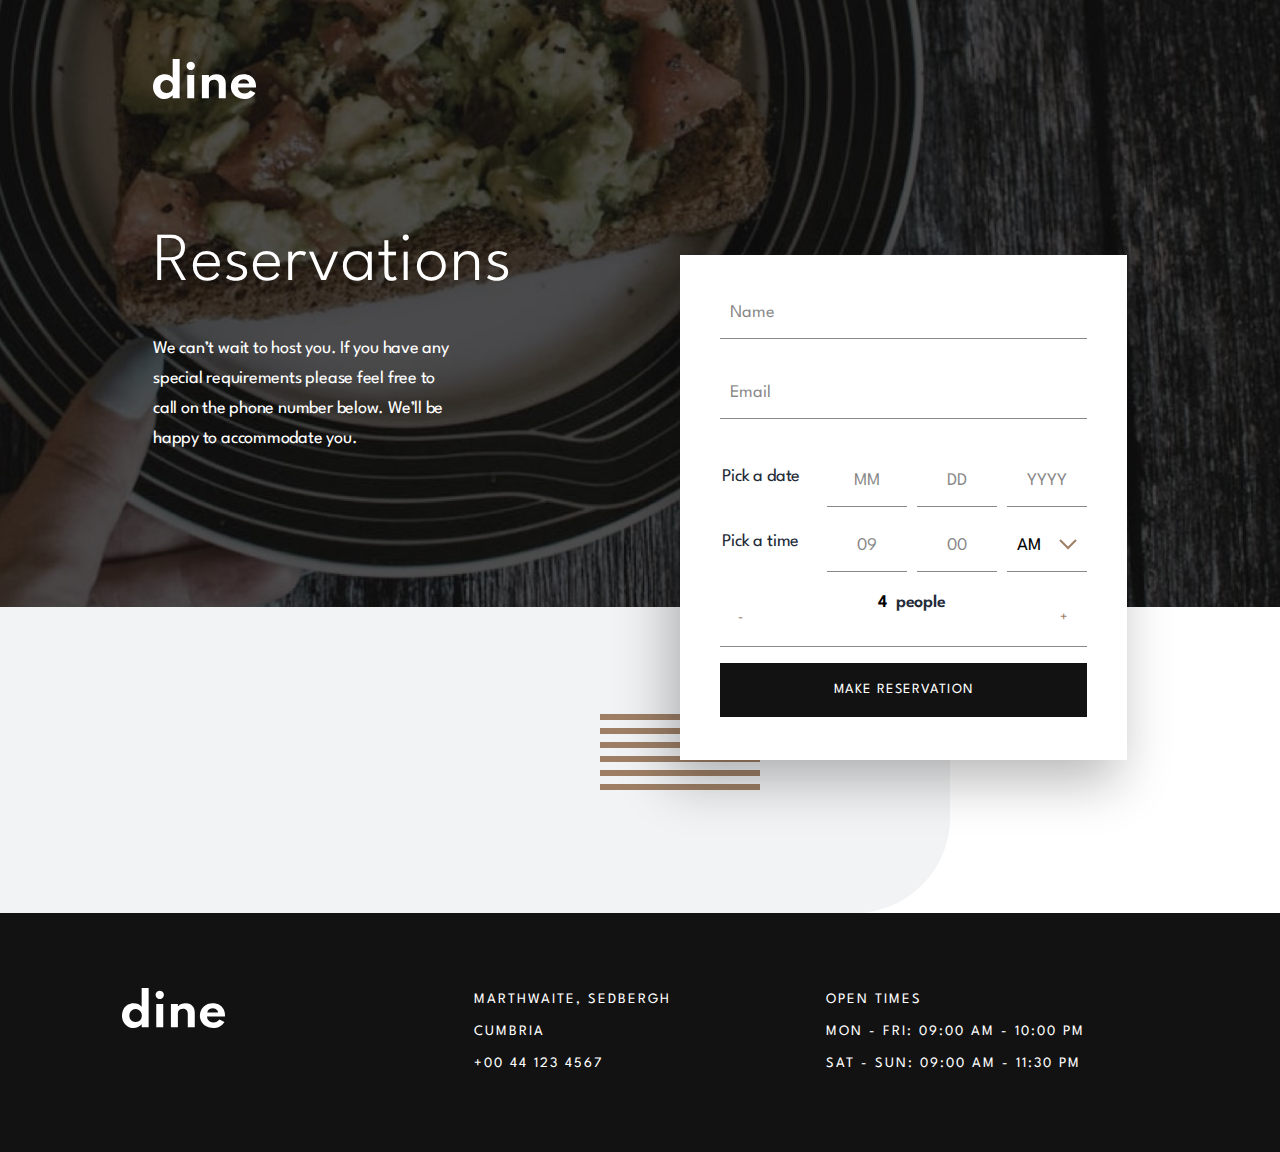
==== commit 312ac9fb: "all working" ====
--- a/booking.html
+++ b/booking.html
@@ -24,19 +24,19 @@
         </div>
 
     <section class="reservation">
-      <form id="booking" class="reservation__form brown-lines" action="book" method="post">
+      <form id="booking" class="reservation__form brown-lines flow-content" action="book" method="post">
 
         <div class="input-group flow-content-xsmall">
           <input type="text" name="name" id="name" placeholder="Name">
           <p class="error__message">This field is required.</p>
         </div>
 
-        <div class="input-groupflow-content-xsmall">
+        <div class="input-group flow-content-xsmall">
           <input type="email" name="email" id="email" placeholder="Email">
           <p class="error__message">This field is required.</p>
         </div>
 
-        <div class="input-group flow-content-xsmall inline-input">
+        <div class="input-group inline-input flow-content-xsmall ">
           <legend>Pick a date
             <p class="error__message">This field is incomplete.</p>
           </legend>
@@ -55,7 +55,7 @@
             <input type="text" name="hour" id="hour" placeholder="09">
             <input type="text" name="minute" id="day" placeholder="00">
             <div class="ampm">
-              <input type="text" name="ampm" id="ampm_input" value="AM" readonly>
+              <input type="text" name="ampm" id="ampm_input" value="AM" readonly="true">
               <img class="ampm__arrow" src="images/icons/icon-arrow.svg" alt="down arrow">
               <ul class="ampm__list box-shadow">
                 <li class="selected">AM</li>
--- a/styles/base.css
+++ b/styles/base.css
@@ -911,9 +911,9 @@
   padding: 2.8rem;
   box-shadow: var(--box-shadow-100);
   display: grid;
-  align-items: start;
+  align-content: center;
+  margin-top: calc(-3.3 * var(--padding-pages-vertical));
   --br-line-display: none;
-  margin-top: calc(-3.5 * var(--padding-pages-vertical));
 }
 @media only screen and (min-width: 37.5em) {
   .reservation__form {
@@ -922,7 +922,7 @@
 }
 @media only screen and (min-width: 75em) {
   .reservation__form {
-    --br-line-top: calc(3.5 * var(--padding-pages-vertical));
+    --br-line-top: calc(3 * var(--padding-pages-vertical));
     --br-line-left: -8rem;
     --br-line-z-index: -1;
     --br-line-display: block;
@@ -944,17 +944,20 @@
 }
 .reservation__form .error__message {
   font-size: var(--text-xxs);
-  display: none;
+  opacity: 0;
+  transition: all 0.4s ease;
 }
 .reservation__form .error .error__message {
-  display: block;
+  opacity: 1;
 }
 .reservation__form .inline-input {
   display: grid;
   grid-auto-flow: column;
-  align-items: center;
   justify-content: space-between;
   column-gap: 2rem;
+}
+.reservation__form .inline-input legend {
+  align-self: end;
 }
 .reservation__form .inline-input fieldset {
   grid-row: 2;
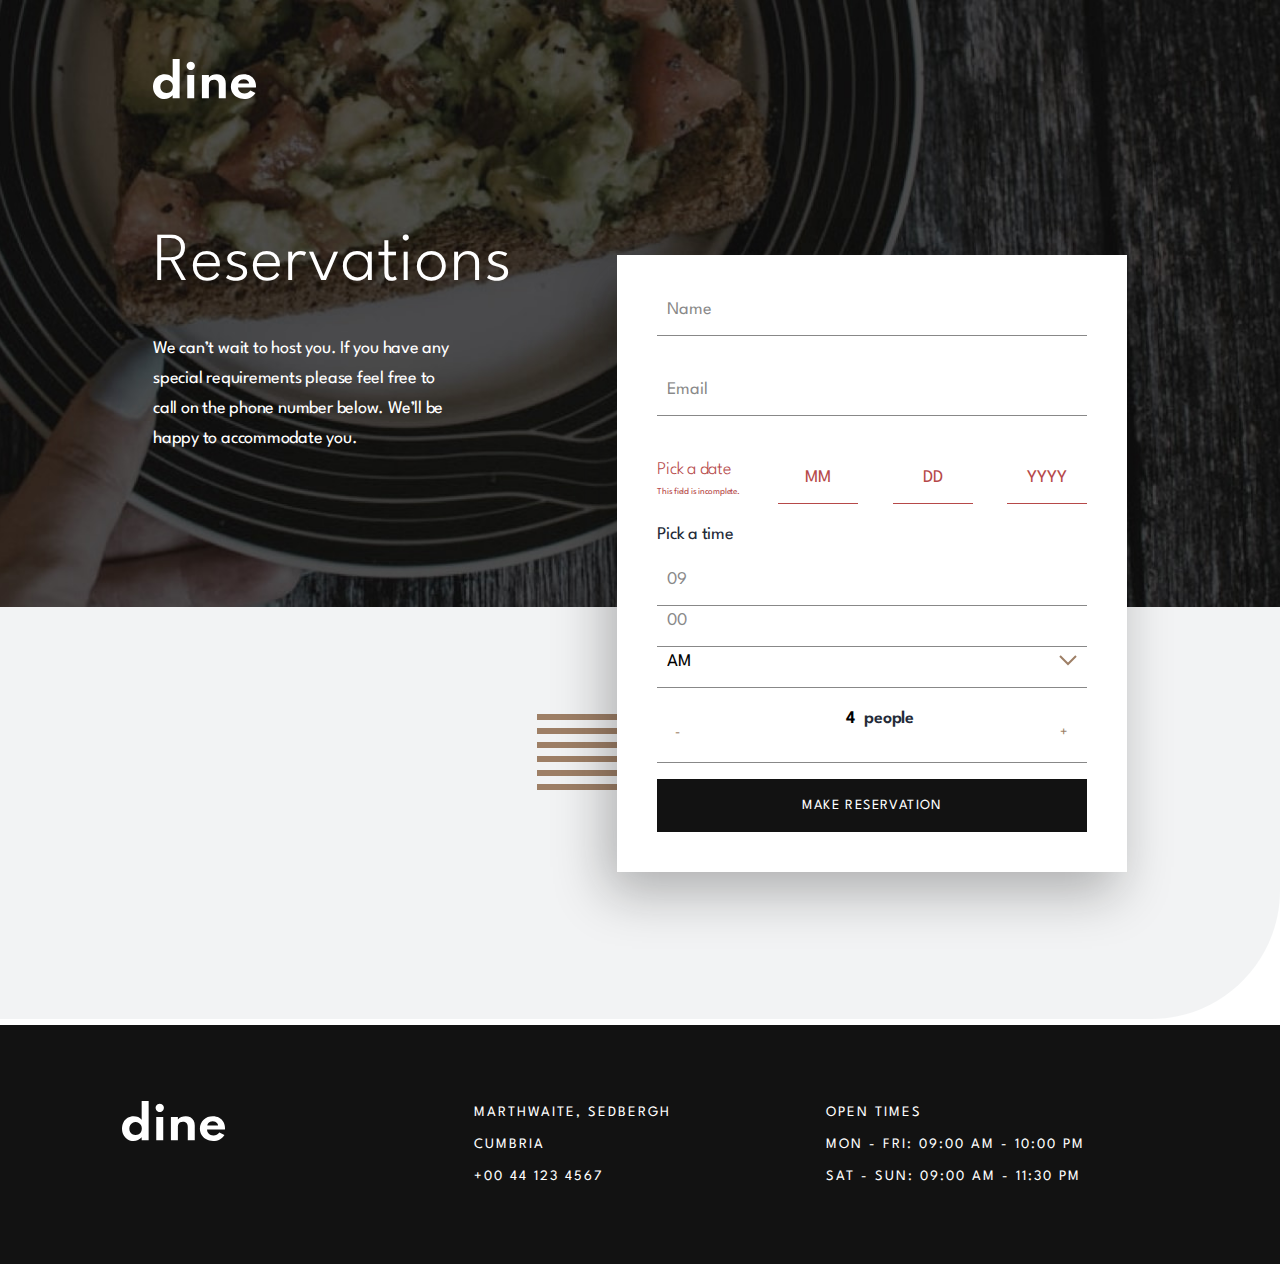
==== commit 69172ded: "fieldset one working" ====
--- a/booking.html
+++ b/booking.html
@@ -36,22 +36,25 @@
           <p class="error__message">This field is required.</p>
         </div>
 
-        <div class="input-group inline-input flow-content-xsmall ">
-          <legend>Pick a date
-            <p class="error__message">This field is incomplete.</p>
-          </legend>
-          <fieldset>
-            <input type="text" name="month" id="month" placeholder="MM">
-            <input type="text" name="day" id="day" placeholder="DD">
-            <input type="text" name="year" id="year" placeholder="YYYY">
+        <div class="input-group error">
+          <fieldset role="group" aria-labelledby="heading" class="inline-input flow-content-xsmall">
+            <div>
+              <h4 class="fw-300">Pick a date</h4>
+              <p class="error__message">This field is incomplete.</p>
+            </div>
+
+            <div class="date_fields">
+              <input type="text" name="month" id="month" placeholder="MM">
+              <input type="text" name="day" id="day" placeholder="DD">
+              <input type="text" name="year" id="year" placeholder="YYYY">
+            </div>
           </fieldset>
         </div>
 
-        <div class="input-group inline-input flow-content-xsmall">
-          <legend>Pick a time
+        <div class="input-group flow-content-xsmall">
+          <fieldset>
+            <p>Pick a time</p>
             <p class="error__message">This field is incomplete.</p>
-          </legend>
-          <fieldset>
             <input type="text" name="hour" id="hour" placeholder="09">
             <input type="text" name="minute" id="day" placeholder="00">
             <div class="ampm">
--- a/styles/base.css
+++ b/styles/base.css
@@ -214,6 +214,10 @@
   }
 }
 
+h4 {
+  font-size: var(--text-base-size);
+}
+
 .flow-content > * + * {
   margin-top: var(--space-unit-rem);
 }
@@ -324,6 +328,10 @@
   font-weight: var(--fw-600);
 }
 
+.fw-300 {
+  font-weight: var(--fw-300);
+}
+
 .error {
   --clr-error: var(--clr-accent-100);
 }
@@ -345,6 +353,7 @@
 h1,
 h2,
 h3,
+h4,
 p,
 dl,
 dd,
@@ -908,6 +917,7 @@
 }
 .reservation__form {
   background-color: inherit;
+  max-width: 54rem;
   padding: 2.8rem;
   box-shadow: var(--box-shadow-100);
   display: grid;
@@ -953,20 +963,17 @@
 .reservation__form .inline-input {
   display: grid;
   grid-auto-flow: column;
+  column-gap: 1rem;
+}
+.reservation__form .inline-input .date_fields {
+  display: grid;
+  grid-auto-flow: column;
   justify-content: space-between;
-  column-gap: 2rem;
-}
-.reservation__form .inline-input legend {
-  align-self: end;
-}
-.reservation__form .inline-input fieldset {
   grid-row: 2;
-  display: grid;
-  grid-auto-flow: column;
-  gap: 1rem;
-}
-@media only screen and (min-width: 37.5em) {
-  .reservation__form .inline-input fieldset {
+  gap: 2rem;
+}
+@media only screen and (min-width: 37.5em) {
+  .reservation__form .inline-input .date_fields {
     grid-row: 1;
   }
 }
@@ -979,6 +986,10 @@
   vertical-align: top;
   padding-right: 0;
   max-width: 3.7rem;
+}
+.reservation__form .counter {
+  justify-content: space-between;
+  border-bottom: 1px solid var(--clr-primary-200-op50);
 }
 .reservation__form .ampm {
   position: relative;
@@ -1031,7 +1042,4 @@
 }
 .reservation__form .ampm__list li.selected::before {
   opacity: 1;
-}
-.reservation__form .counter {
-  border-bottom: 1px solid var(--clr-primary-200-op50);
 }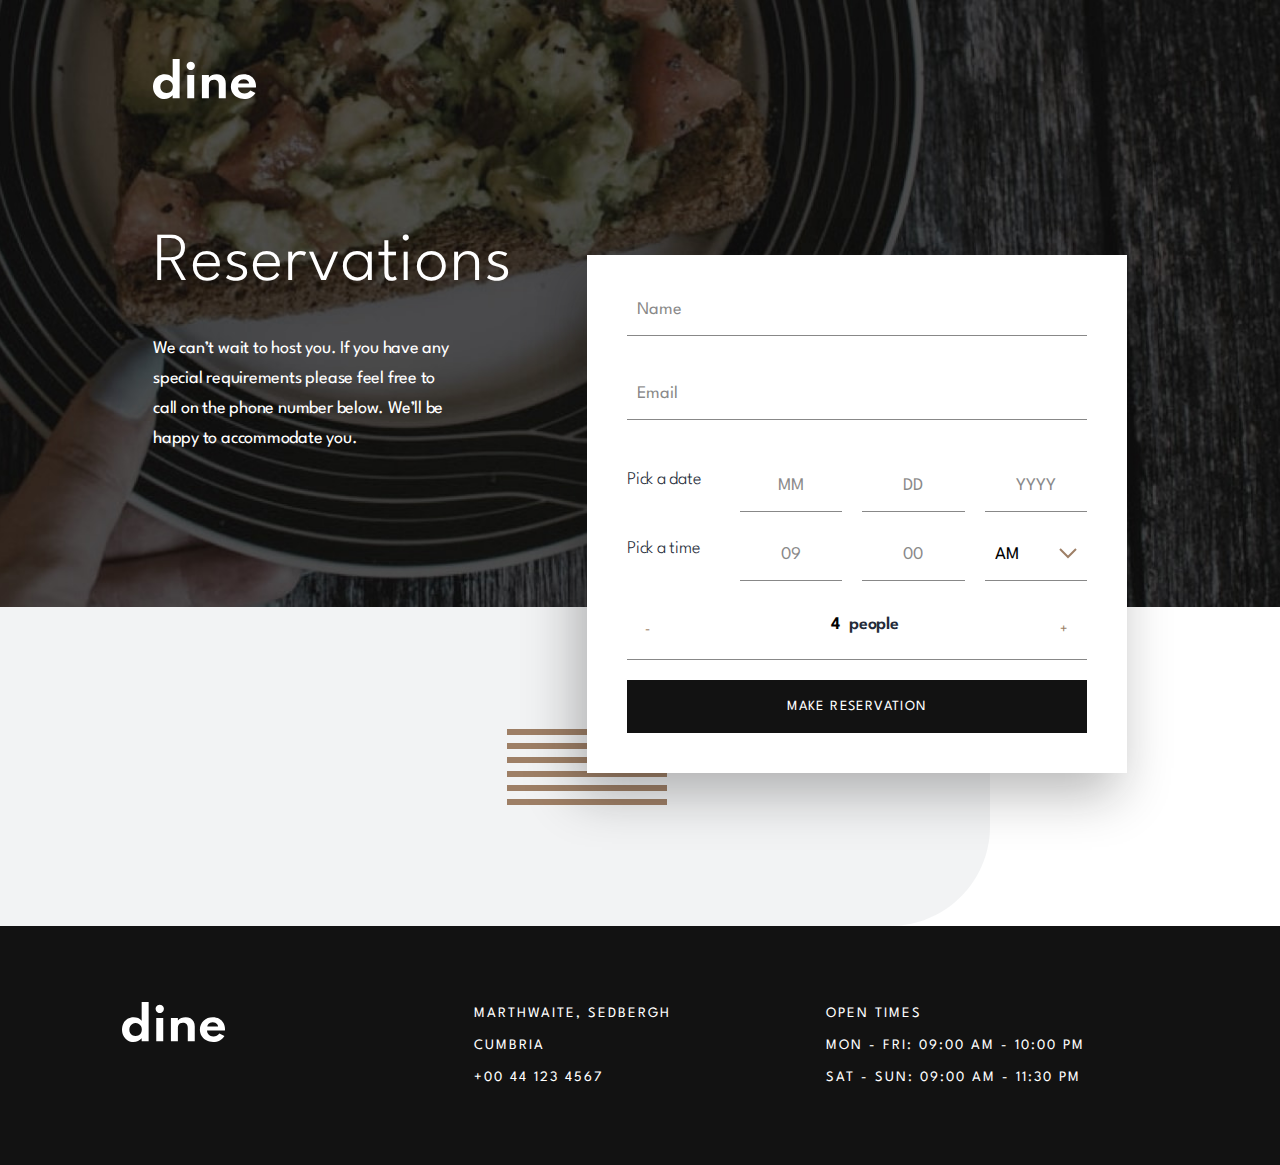
==== commit 80a90c06: "everything working" ====
--- a/booking.html
+++ b/booking.html
@@ -24,7 +24,7 @@
         </div>
 
     <section class="reservation">
-      <form id="booking" class="reservation__form brown-lines flow-content" action="book" method="post">
+      <form id="booking" class="reservation__form brown-lines flow-content-md" action="book" method="post">
 
         <div class="input-group flow-content-xsmall">
           <input type="text" name="name" id="name" placeholder="Name">
@@ -36,7 +36,7 @@
           <p class="error__message">This field is required.</p>
         </div>
 
-        <div class="input-group error">
+        <div class="input-group">
           <fieldset role="group" aria-labelledby="heading" class="inline-input flow-content-xsmall">
             <div>
               <h4 class="fw-300">Pick a date</h4>
@@ -51,19 +51,24 @@
           </fieldset>
         </div>
 
-        <div class="input-group flow-content-xsmall">
-          <fieldset>
-            <p>Pick a time</p>
-            <p class="error__message">This field is incomplete.</p>
-            <input type="text" name="hour" id="hour" placeholder="09">
-            <input type="text" name="minute" id="day" placeholder="00">
-            <div class="ampm">
-              <input type="text" name="ampm" id="ampm_input" value="AM" readonly="true">
-              <img class="ampm__arrow" src="images/icons/icon-arrow.svg" alt="down arrow">
-              <ul class="ampm__list box-shadow">
-                <li class="selected">AM</li>
-                <li>PM</li>
-              </ul>
+        <div class="input-group">
+          <fieldset role="group" aria-labelledby="heading" class="inline-input flow-content-xsmall">
+            <div>
+              <h4 class="fw-300">Pick a time</h4>
+              <p class="error__message">This field is incomplete.</p>
+            </div>
+
+            <div class="date_fields">
+              <input type="text" name="hour" id="hour" placeholder="09">
+              <input type="text" name="minute" id="day" placeholder="00">
+              <div class="ampm">
+                <input type="text" name="ampm" id="ampm_input" value="AM" readonly="true">
+                <img class="ampm__arrow" src="images/icons/icon-arrow.svg" alt="down arrow">
+                <ul class="ampm__list box-shadow">
+                  <li class="selected">AM</li>
+                  <li>PM</li>
+                </ul>
+              </div>
             </div>
           </fieldset>
         </div>
@@ -91,8 +96,6 @@
         </div>
       </footer>
 
-
-
     </div>
   </body>
 </html>--- a/styles/base.css
+++ b/styles/base.css
@@ -408,6 +408,10 @@
   text-transform: uppercase;
 }
 
+html {
+  scroll-behavior: smooth;
+}
+
 .container {
   max-width: 144rem;
   margin: 0 auto;
@@ -932,7 +936,7 @@
 }
 @media only screen and (min-width: 75em) {
   .reservation__form {
-    --br-line-top: calc(3 * var(--padding-pages-vertical));
+    --br-line-top: calc(3.1 * var(--padding-pages-vertical));
     --br-line-left: -8rem;
     --br-line-z-index: -1;
     --br-line-display: block;
@@ -949,9 +953,6 @@
 .reservation__form .input-group > .error__message {
   padding-left: 1rem;
 }
-.reservation__form ::placeholder {
-  color: var(--clr-error, var(--clr-primary-200-op50));
-}
 .reservation__form .error__message {
   font-size: var(--text-xxs);
   opacity: 0;
@@ -960,15 +961,18 @@
 .reservation__form .error .error__message {
   opacity: 1;
 }
+.reservation__form ::placeholder {
+  color: var(--clr-error, var(--clr-primary-200-op50));
+}
 .reservation__form .inline-input {
   display: grid;
   grid-auto-flow: column;
-  column-gap: 1rem;
+  column-gap: 3rem;
+  align-items: center;
 }
 .reservation__form .inline-input .date_fields {
   display: grid;
   grid-auto-flow: column;
-  justify-content: space-between;
   grid-row: 2;
   gap: 2rem;
 }
@@ -978,10 +982,9 @@
   }
 }
 .reservation__form .inline-input input {
-  max-width: 8rem;
   text-align: center;
 }
-.reservation__form .inline-input input#people {
+.reservation__form input#people {
   border-bottom: none;
   vertical-align: top;
   padding-right: 0;
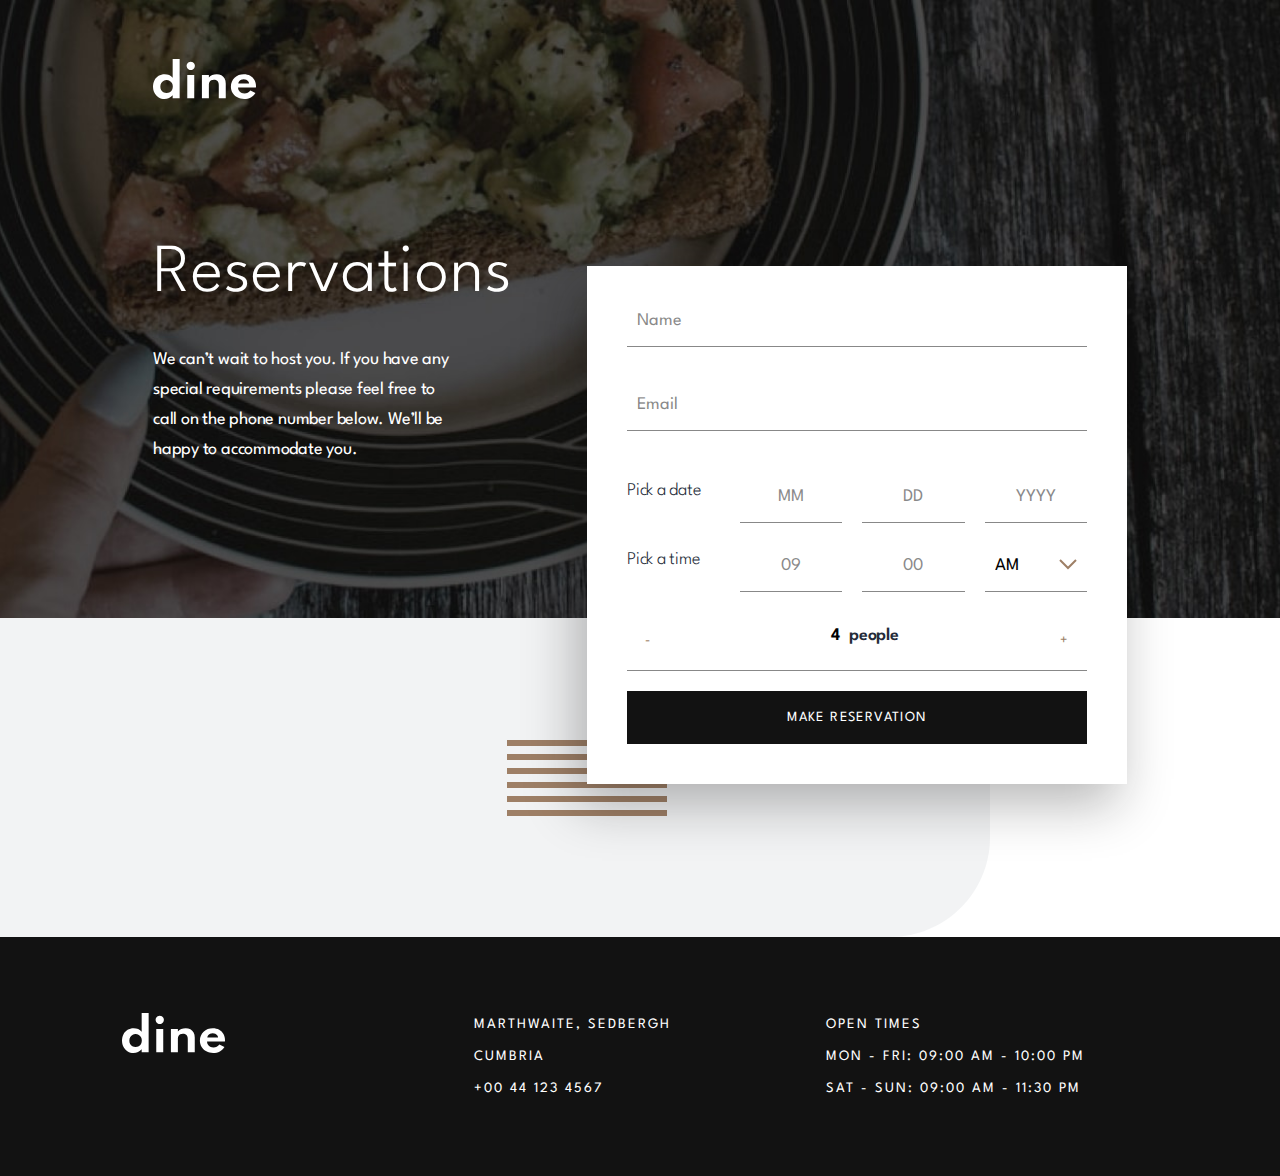
==== commit 1cab074c: "add link to dine logo" ====
--- a/booking.html
+++ b/booking.html
@@ -14,7 +14,7 @@
     <body class="booking">
       <div class="container">
         <div class="header bg-dark flow-content-large">
-          <div class="logo"><img src="images/logo.svg" alt="dine logo"></div>
+          <div class="logo"><a href="/"><img src="images/logo.svg" alt="dine logo"></a></div>
           <div class="header__intro flow-content-large">
             <h1>Reservations</h1>
             <p>We can’t wait to host you. If you have any special requirements please feel free to
